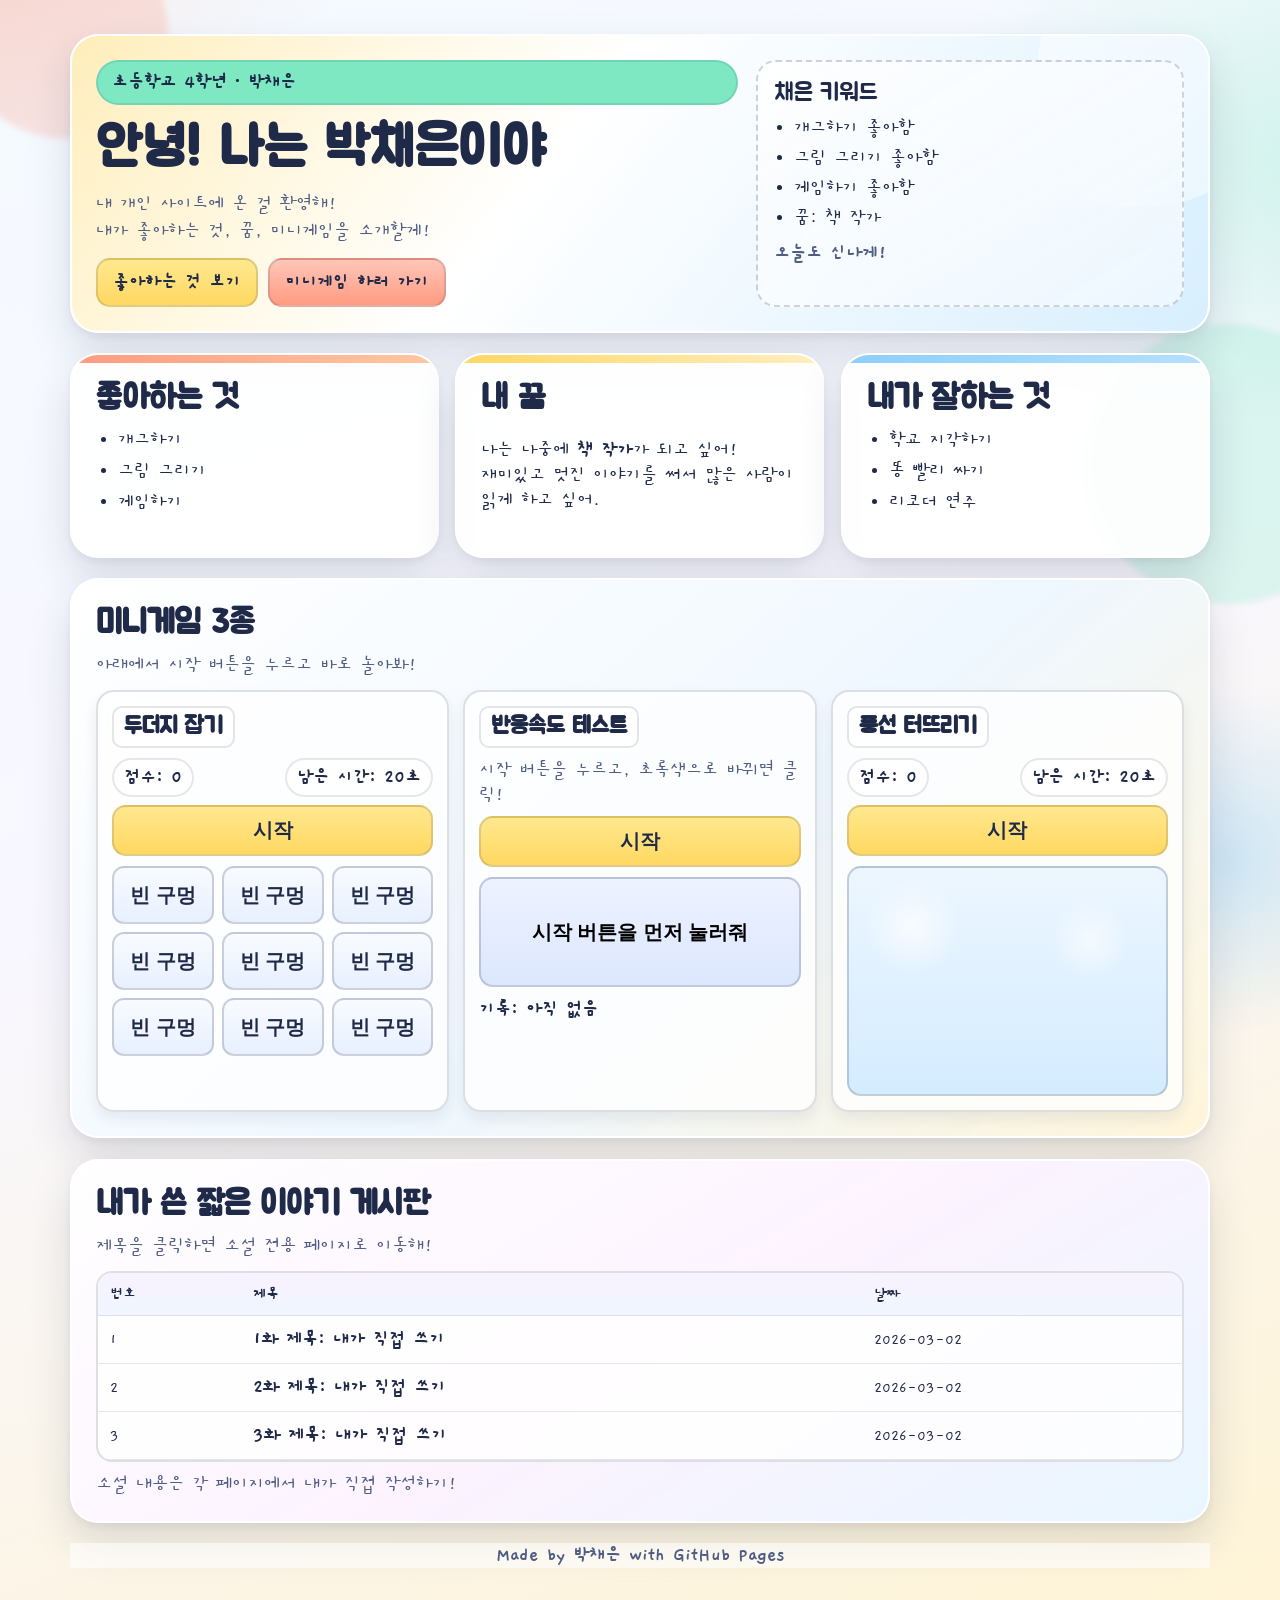
==== index.html @ 7c7e5395 "Fix story board numbering order" ====
﻿<!doctype html>
<html lang="ko">
  <head>
    <meta charset="UTF-8" />
    <meta name="viewport" content="width=device-width, initial-scale=1.0" />
    <title>박채은의 반짝반짝 페이지</title>
    <link rel="preconnect" href="https://fonts.googleapis.com" />
    <link rel="preconnect" href="https://fonts.gstatic.com" crossorigin />
    <link
      href="https://fonts.googleapis.com/css2?family=Gaegu:wght@400;700&family=Jua&display=swap"
      rel="stylesheet"
    />
    <link rel="stylesheet" href="./style.css" />
  </head>
  <body>
    <div class="shape shape-a" aria-hidden="true"></div>
    <div class="shape shape-b" aria-hidden="true"></div>
    <div class="shape shape-c" aria-hidden="true"></div>

    <main class="page">
      <section class="card hero reveal">
        <div class="hero-layout">
          <div class="hero-copy">
            <p class="badge">초등학교 4학년 · 박채은</p>
            <h1>안녕! 나는 박채은이야</h1>
            <p class="intro">
              내 개인 사이트에 온 걸 환영해!<br />
              내가 좋아하는 것, 꿈, 미니게임을 소개할게!
            </p>
            <div class="button-row">
              <a href="#favorites" class="button">좋아하는 것 보기</a>
              <a href="#games" class="button button-alt">미니게임 하러 가기</a>
            </div>
          </div>
          <aside class="hero-note" aria-label="박채은 키워드">
            <p class="hero-note-title">채은 키워드</p>
            <ul class="hero-note-list">
              <li>개그하기 좋아함</li>
              <li>그림 그리기 좋아함</li>
              <li>게임하기 좋아함</li>
              <li>꿈: 책 작가</li>
            </ul>
            <p class="hero-note-foot">오늘도 신나게!</p>
          </aside>
        </div>
      </section>

      <section id="favorites" class="grid">
        <article class="card reveal delay-1">
          <h2>좋아하는 것</h2>
          <ul>
            <li>개그하기</li>
            <li>그림 그리기</li>
            <li>게임하기</li>
          </ul>
        </article>

        <article id="dream" class="card reveal delay-2">
          <h2>내 꿈</h2>
          <p>
            나는 나중에
            <strong>책 작가</strong>가 되고 싶어!<br />
            재미있고 멋진 이야기를 써서 많은 사람이 읽게 하고 싶어.
          </p>
        </article>

        <article class="card reveal delay-3">
          <h2>내가 잘하는 것</h2>
          <ul>
            <li>학교 지각하기</li>
            <li>똥 빨리 싸기</li>
            <li>리코더 연주</li>
          </ul>
        </article>
      </section>

      <section id="games" class="card reveal delay-4">
        <h2>미니게임 3종</h2>
        <p class="games-help">아래에서 시작 버튼을 누르고 바로 놀아봐!</p>
        <div class="games-grid">
          <article class="game-panel">
            <h3>두더지 잡기</h3>
            <div class="game-meta">
              <span id="mole-score">점수: 0</span>
              <span id="mole-time">남은 시간: 20초</span>
            </div>
            <button id="mole-start" class="button game-btn" type="button">시작</button>
            <div id="mole-board" class="mole-board" aria-label="두더지 게임판">
              <button type="button" class="mole-hole" data-hole="0">빈 구멍</button>
              <button type="button" class="mole-hole" data-hole="1">빈 구멍</button>
              <button type="button" class="mole-hole" data-hole="2">빈 구멍</button>
              <button type="button" class="mole-hole" data-hole="3">빈 구멍</button>
              <button type="button" class="mole-hole" data-hole="4">빈 구멍</button>
              <button type="button" class="mole-hole" data-hole="5">빈 구멍</button>
              <button type="button" class="mole-hole" data-hole="6">빈 구멍</button>
              <button type="button" class="mole-hole" data-hole="7">빈 구멍</button>
              <button type="button" class="mole-hole" data-hole="8">빈 구멍</button>
            </div>
          </article>

          <article class="game-panel">
            <h3>반응속도 테스트</h3>
            <p class="game-tip">시작 버튼을 누르고, 초록색으로 바뀌면 클릭!</p>
            <button id="reaction-start" class="button game-btn" type="button">시작</button>
            <button id="reaction-box" class="reaction-box waiting" type="button">
              시작 버튼을 먼저 눌러줘
            </button>
            <p id="reaction-result" class="reaction-result">기록: 아직 없음</p>
          </article>

          <article class="game-panel">
            <h3>풍선 터뜨리기</h3>
            <div class="game-meta">
              <span id="balloon-score">점수: 0</span>
              <span id="balloon-time">남은 시간: 20초</span>
            </div>
            <button id="balloon-start" class="button game-btn" type="button">시작</button>
            <div id="balloon-zone" class="balloon-zone" aria-label="풍선 터뜨리기 게임판"></div>
          </article>
        </div>
      </section>

      <section id="story-series" class="card reveal delay-5">
        <h2>내가 쓴 짧은 이야기 게시판</h2>
        <p class="story-help">제목을 클릭하면 소설 전용 페이지로 이동해!</p>
        <div class="story-board-wrap">
          <table class="story-board" aria-label="소설 게시판">
            <thead>
              <tr>
                <th>번호</th>
                <th>제목</th>
                <th>날짜</th>
              </tr>
            </thead>
            <tbody>
              <tr>
                <td>1</td>
                <td><a class="story-link" href="./stories/story-1.html">1화 제목: 내가 직접 쓰기</a></td>
                <td>2026-03-02</td>
              </tr>
              <tr>
                <td>2</td>
                <td><a class="story-link" href="./stories/story-2.html">2화 제목: 내가 직접 쓰기</a></td>
                <td>2026-03-02</td>
              </tr>
              <tr>
                <td>3</td>
                <td><a class="story-link" href="./stories/story-3.html">3화 제목: 내가 직접 쓰기</a></td>
                <td>2026-03-02</td>
              </tr>
            </tbody>
          </table>
        </div>
        <p class="story-note">소설 내용은 각 페이지에서 내가 직접 작성하기!</p>
      </section>

      <footer class="footer reveal delay-5">
        <p>Made by 박채은 with GitHub Pages</p>
      </footer>
    </main>

    <script src="./script.js"></script>
  </body>
</html>
---- style.css ----
﻿:root {
  --bg-a: #f4faff;
  --bg-b: #fff4d6;
  --bg-c: #ffe4dc;
  --card: rgba(255, 255, 255, 0.9);
  --line: rgba(26, 35, 66, 0.14);
  --ink: #1f2948;
  --ink-soft: #4f5d83;
  --accent-yellow: #ffd861;
  --accent-coral: #ff9b82;
  --accent-mint: #7de8c2;
  --accent-blue: #8ccffb;
}

* {
  box-sizing: border-box;
}

html,
body {
  margin: 0;
  padding: 0;
}

body {
  min-height: 100vh;
  font-family: "Gaegu", cursive;
  color: var(--ink);
  background:
    radial-gradient(1200px 560px at -18% -10%, rgba(255, 155, 130, 0.36), transparent 56%),
    radial-gradient(900px 500px at 108% 10%, rgba(125, 232, 194, 0.35), transparent 54%),
    linear-gradient(160deg, var(--bg-a) 0%, #f8f7ff 45%, var(--bg-b) 100%);
  overflow-x: hidden;
}

body::before,
body::after {
  content: "";
  position: fixed;
  pointer-events: none;
  z-index: 0;
}

body::before {
  inset: 0;
  background-image:
    linear-gradient(rgba(255, 255, 255, 0.35) 1px, transparent 1px),
    linear-gradient(90deg, rgba(255, 255, 255, 0.35) 1px, transparent 1px);
  background-size: 28px 28px;
  opacity: 0.23;
}

body::after {
  width: 360px;
  height: 360px;
  border-radius: 50%;
  background: radial-gradient(circle, rgba(140, 207, 251, 0.4) 0, rgba(140, 207, 251, 0) 68%);
  right: -130px;
  bottom: -140px;
}

.shape {
  position: fixed;
  z-index: 0;
  border-radius: 50%;
  pointer-events: none;
  filter: blur(3px);
  animation: float 8s ease-in-out infinite;
}

.shape-a {
  width: 210px;
  height: 210px;
  background: rgba(255, 155, 130, 0.25);
  top: -72px;
  left: -42px;
}

.shape-b {
  width: 280px;
  height: 280px;
  background: rgba(125, 232, 194, 0.24);
  right: -88px;
  top: 36%;
  animation-delay: 1.1s;
}

.shape-c {
  width: 190px;
  height: 190px;
  background: rgba(140, 207, 251, 0.26);
  bottom: -72px;
  left: 30%;
  animation-delay: 0.5s;
}

.page {
  position: relative;
  z-index: 1;
  width: min(1140px, 92vw);
  margin: 34px auto 56px;
  display: grid;
  gap: 20px;
}

.card {
  background: var(--card);
  border: 2px solid rgba(255, 255, 255, 0.96);
  border-radius: 28px;
  padding: 24px;
  box-shadow:
    0 20px 44px rgba(31, 41, 72, 0.14),
    0 4px 10px rgba(31, 41, 72, 0.06);
  backdrop-filter: blur(7px);
}

.hero {
  position: relative;
  overflow: hidden;
  background:
    linear-gradient(128deg, rgba(255, 216, 97, 0.42) 0%, rgba(255, 255, 255, 0.87) 42%, rgba(140, 207, 251, 0.34) 100%),
    var(--card);
}

.hero::after {
  content: "";
  position: absolute;
  width: 240px;
  height: 240px;
  right: -70px;
  top: -70px;
  border-radius: 46% 54% 61% 39%;
  background: rgba(255, 255, 255, 0.46);
}

.hero-layout {
  position: relative;
  z-index: 1;
  display: grid;
  grid-template-columns: minmax(0, 1.5fr) minmax(0, 1fr);
  gap: 18px;
  align-items: stretch;
}

.hero-copy {
  display: grid;
  align-content: center;
}

.hero-note {
  border-radius: 20px;
  border: 2px dashed rgba(31, 41, 72, 0.2);
  background: linear-gradient(150deg, rgba(255, 255, 255, 0.92), rgba(240, 248, 255, 0.86));
  padding: 16px;
}

.hero-note-title {
  margin: 0 0 8px;
  font-family: "Jua", sans-serif;
  font-size: clamp(1.15rem, 2.7vw, 1.5rem);
}

.hero-note-list {
  margin: 0;
  padding-left: 20px;
}

.hero-note-list li {
  margin-bottom: 5px;
}

.hero-note-foot {
  margin: 10px 0 0;
  font-weight: 700;
  color: var(--ink-soft);
}

h1,
h2,
h3 {
  font-family: "Jua", sans-serif;
  margin: 0 0 10px;
  line-height: 1.2;
}

h1 {
  font-size: clamp(2.1rem, 5vw, 3.35rem);
  letter-spacing: 0.01em;
}

h2 {
  font-size: clamp(1.5rem, 3vw, 2.05rem);
}

h3 {
  font-size: clamp(1.15rem, 2.3vw, 1.45rem);
}

p,
li,
span,
a,
button {
  font-size: clamp(1.03rem, 2.2vw, 1.22rem);
}

.badge {
  margin: 0 0 12px;
  display: inline-flex;
  align-items: center;
  gap: 6px;
  padding: 8px 14px;
  border-radius: 999px;
  border: 2px solid rgba(31, 41, 72, 0.1);
  background: var(--accent-mint);
  font-weight: 700;
}

.intro {
  margin-top: 0;
  margin-bottom: 14px;
  color: var(--ink-soft);
  line-height: 1.35;
}

.button-row {
  display: flex;
  flex-wrap: wrap;
  gap: 10px;
}

.button {
  display: inline-flex;
  align-items: center;
  justify-content: center;
  text-decoration: none;
  color: var(--ink);
  font-weight: 700;
  border-radius: 14px;
  border: 2px solid rgba(31, 41, 72, 0.14);
  background: linear-gradient(180deg, #ffe88f 0%, var(--accent-yellow) 100%);
  padding: 10px 15px;
  cursor: pointer;
  transition: transform 0.2s ease, box-shadow 0.2s ease, filter 0.2s ease;
}

.button:hover {
  transform: translateY(-2px);
  box-shadow: 0 10px 14px rgba(31, 41, 72, 0.16);
  filter: saturate(1.08);
}

.button:disabled {
  opacity: 0.72;
  cursor: default;
  transform: none;
  box-shadow: none;
}

.button-alt {
  background: linear-gradient(180deg, #ffc6b8 0%, var(--accent-coral) 100%);
}

.grid {
  display: grid;
  grid-template-columns: repeat(3, minmax(0, 1fr));
  gap: 16px;
}

#favorites .card {
  position: relative;
  overflow: hidden;
  border: 2px solid rgba(255, 255, 255, 0.94);
}

#favorites .card::before {
  content: "";
  position: absolute;
  left: 0;
  right: 0;
  top: 0;
  height: 8px;
}

#favorites .card:nth-child(1)::before {
  background: linear-gradient(90deg, var(--accent-coral), #ffc7a1);
}

#favorites .card:nth-child(2)::before {
  background: linear-gradient(90deg, var(--accent-yellow), #ffeebf);
}

#favorites .card:nth-child(3)::before {
  background: linear-gradient(90deg, var(--accent-blue), #b5e0ff);
}

ul {
  margin: 8px 0 0;
  padding-left: 22px;
}

li {
  margin-bottom: 6px;
}

#games {
  background:
    linear-gradient(140deg, rgba(255, 255, 255, 0.92) 0%, rgba(238, 247, 255, 0.92) 55%, rgba(255, 244, 214, 0.9) 100%),
    var(--card);
}

#story-series {
  background:
    linear-gradient(150deg, rgba(255, 255, 255, 0.94) 0%, rgba(252, 242, 255, 0.92) 52%, rgba(230, 245, 255, 0.9) 100%),
    var(--card);
}

.story-help {
  margin: 0 0 12px;
  color: var(--ink-soft);
}

.story-board-wrap {
  overflow-x: auto;
  border: 2px solid var(--line);
  border-radius: 16px;
  background: rgba(255, 255, 255, 0.84);
}

.story-board {
  width: 100%;
  border-collapse: collapse;
  min-width: 540px;
}

.story-board th,
.story-board td {
  padding: 11px 12px;
  text-align: left;
  border-bottom: 1px solid rgba(31, 41, 72, 0.1);
}

.story-board th {
  background: linear-gradient(180deg, #f8f2ff 0%, #f0f6ff 100%);
  font-weight: 700;
}

.story-board tbody tr:hover {
  background: rgba(140, 207, 251, 0.12);
}

.story-link {
  color: var(--ink);
  text-decoration: none;
  font-weight: 700;
}

.story-link:hover {
  text-decoration: underline;
}

.story-note {
  margin: 10px 0 0;
  color: var(--ink-soft);
}

body.story-view {
  background:
    radial-gradient(900px 500px at -15% -8%, rgba(255, 216, 97, 0.28), transparent 56%),
    radial-gradient(900px 500px at 115% 20%, rgba(140, 207, 251, 0.28), transparent 56%),
    linear-gradient(165deg, #f6fbff 0%, #f7f4ff 48%, #fff4d6 100%);
}

.story-page {
  position: relative;
  z-index: 1;
  width: min(860px, 92vw);
  margin: 34px auto 52px;
}

.story-page .card {
  margin-bottom: 14px;
}

.story-title {
  margin-bottom: 6px;
}

.story-meta {
  margin: 0;
  color: var(--ink-soft);
  font-weight: 700;
}

.story-content {
  line-height: 1.55;
  color: var(--ink);
}

.story-content p {
  margin: 0 0 12px;
}

.story-placeholder {
  border-left: 4px solid rgba(31, 41, 72, 0.22);
  padding-left: 10px;
  color: var(--ink-soft);
}

.story-nav {
  display: flex;
  flex-wrap: wrap;
  gap: 10px;
}

.story-nav .button {
  min-width: 138px;
}

.games-help {
  margin: 0 0 12px;
  color: var(--ink-soft);
}

.games-grid {
  display: grid;
  grid-template-columns: repeat(3, minmax(0, 1fr));
  gap: 14px;
}

.game-panel {
  border: 2px solid var(--line);
  border-radius: 18px;
  background: rgba(255, 255, 255, 0.78);
  padding: 14px;
  box-shadow:
    inset 0 1px 0 rgba(255, 255, 255, 0.92),
    0 7px 14px rgba(31, 41, 72, 0.08);
}

.game-panel h3 {
  display: inline-block;
  padding: 5px 10px;
  border-radius: 10px;
  background: rgba(255, 255, 255, 0.88);
  border: 2px solid rgba(31, 41, 72, 0.12);
  margin-bottom: 10px;
}

.game-meta {
  display: flex;
  justify-content: space-between;
  gap: 8px;
  flex-wrap: wrap;
  margin-bottom: 8px;
}

.game-meta span {
  font-weight: 700;
  background: rgba(255, 255, 255, 0.86);
  border: 2px solid rgba(31, 41, 72, 0.11);
  border-radius: 999px;
  padding: 5px 10px;
}

.game-tip {
  margin: 0 0 8px;
  color: var(--ink-soft);
}

.game-btn {
  margin-bottom: 10px;
  width: 100%;
}

.mole-board {
  display: grid;
  grid-template-columns: repeat(3, minmax(0, 1fr));
  gap: 8px;
}

.mole-hole {
  min-height: 58px;
  border-radius: 12px;
  border: 2px solid rgba(31, 41, 72, 0.2);
  background: linear-gradient(180deg, #f8fbff, #e8f0ff);
  color: var(--ink);
  font-weight: 700;
  cursor: pointer;
  transition: transform 0.14s ease, background-color 0.14s ease, box-shadow 0.14s ease;
}

.mole-hole.active {
  background: linear-gradient(180deg, #ffcfbe, var(--accent-coral));
  transform: scale(1.03);
  box-shadow: 0 6px 10px rgba(31, 41, 72, 0.17);
}

.mole-hole:focus-visible,
.button:focus-visible,
.reaction-box:focus-visible,
.balloon:focus-visible {
  outline: 3px solid #4476ff;
  outline-offset: 2px;
}

.reaction-box {
  width: 100%;
  min-height: 110px;
  border-radius: 14px;
  border: 2px solid rgba(31, 41, 72, 0.2);
  display: grid;
  place-items: center;
  text-align: center;
  padding: 8px;
  font-weight: 700;
  cursor: pointer;
  transition: background-color 0.2s ease, transform 0.2s ease;
}

.reaction-box.waiting {
  background: linear-gradient(180deg, #edf2ff, #dce7ff);
}

.reaction-box.ready {
  background: linear-gradient(180deg, #b8ffe4, #7de8c2);
}

.reaction-box.too-soon {
  background: linear-gradient(180deg, #ffd9cf, #ffb79f);
}

.reaction-result {
  min-height: 1.4em;
  margin: 10px 0 0;
  font-weight: 700;
}

.balloon-zone {
  position: relative;
  height: 230px;
  border-radius: 14px;
  border: 2px solid rgba(31, 41, 72, 0.2);
  background:
    radial-gradient(circle at 20% 26%, rgba(255, 255, 255, 0.7) 0, transparent 16%),
    radial-gradient(circle at 76% 32%, rgba(255, 255, 255, 0.6) 0, transparent 14%),
    linear-gradient(180deg, #ecf6ff 0%, #d4ecff 100%);
  overflow: hidden;
}

.balloon {
  position: absolute;
  bottom: -70px;
  border: 0;
  border-radius: 50% 50% 48% 48%;
  cursor: pointer;
  animation-name: balloon-rise;
  animation-timing-function: linear;
  animation-fill-mode: forwards;
  box-shadow: inset -5px -6px 0 rgba(255, 255, 255, 0.22), 0 6px 10px rgba(31, 41, 72, 0.2);
}

.balloon::after {
  content: "";
  position: absolute;
  left: 50%;
  transform: translateX(-50%);
  bottom: -14px;
  width: 2px;
  height: 14px;
  background: rgba(31, 41, 72, 0.45);
}

.footer {
  text-align: center;
  background: rgba(255, 255, 255, 0.6);
}

.footer p {
  margin: 0;
  font-weight: 700;
  color: var(--ink-soft);
}

.reveal {
  opacity: 0;
  transform: translateY(20px) scale(0.985);
  animation: reveal 0.7s ease forwards;
}

.delay-1 {
  animation-delay: 0.11s;
}

.delay-2 {
  animation-delay: 0.22s;
}

.delay-3 {
  animation-delay: 0.33s;
}

.delay-4 {
  animation-delay: 0.44s;
}

.delay-5 {
  animation-delay: 0.55s;
}

@keyframes reveal {
  to {
    opacity: 1;
    transform: translateY(0) scale(1);
  }
}

@keyframes float {
  0%,
  100% {
    transform: translateY(0);
  }
  50% {
    transform: translateY(11px);
  }
}

@keyframes balloon-rise {
  from {
    transform: translateY(0);
  }
  to {
    transform: translateY(-330px);
  }
}

@media (max-width: 1020px) {
  .hero-layout {
    grid-template-columns: 1fr;
  }

  .games-grid {
    grid-template-columns: repeat(2, minmax(0, 1fr));
  }

  .page {
    margin-top: 26px;
  }
}

@media (max-width: 760px) {
  .grid,
  .games-grid {
    grid-template-columns: 1fr;
  }

  .card {
    padding: 18px;
    border-radius: 22px;
  }

  .button {
    width: 100%;
  }

  .button-row {
    width: 100%;
  }

  .story-board {
    min-width: 470px;
  }

  .story-page {
    margin-top: 24px;
  }
}
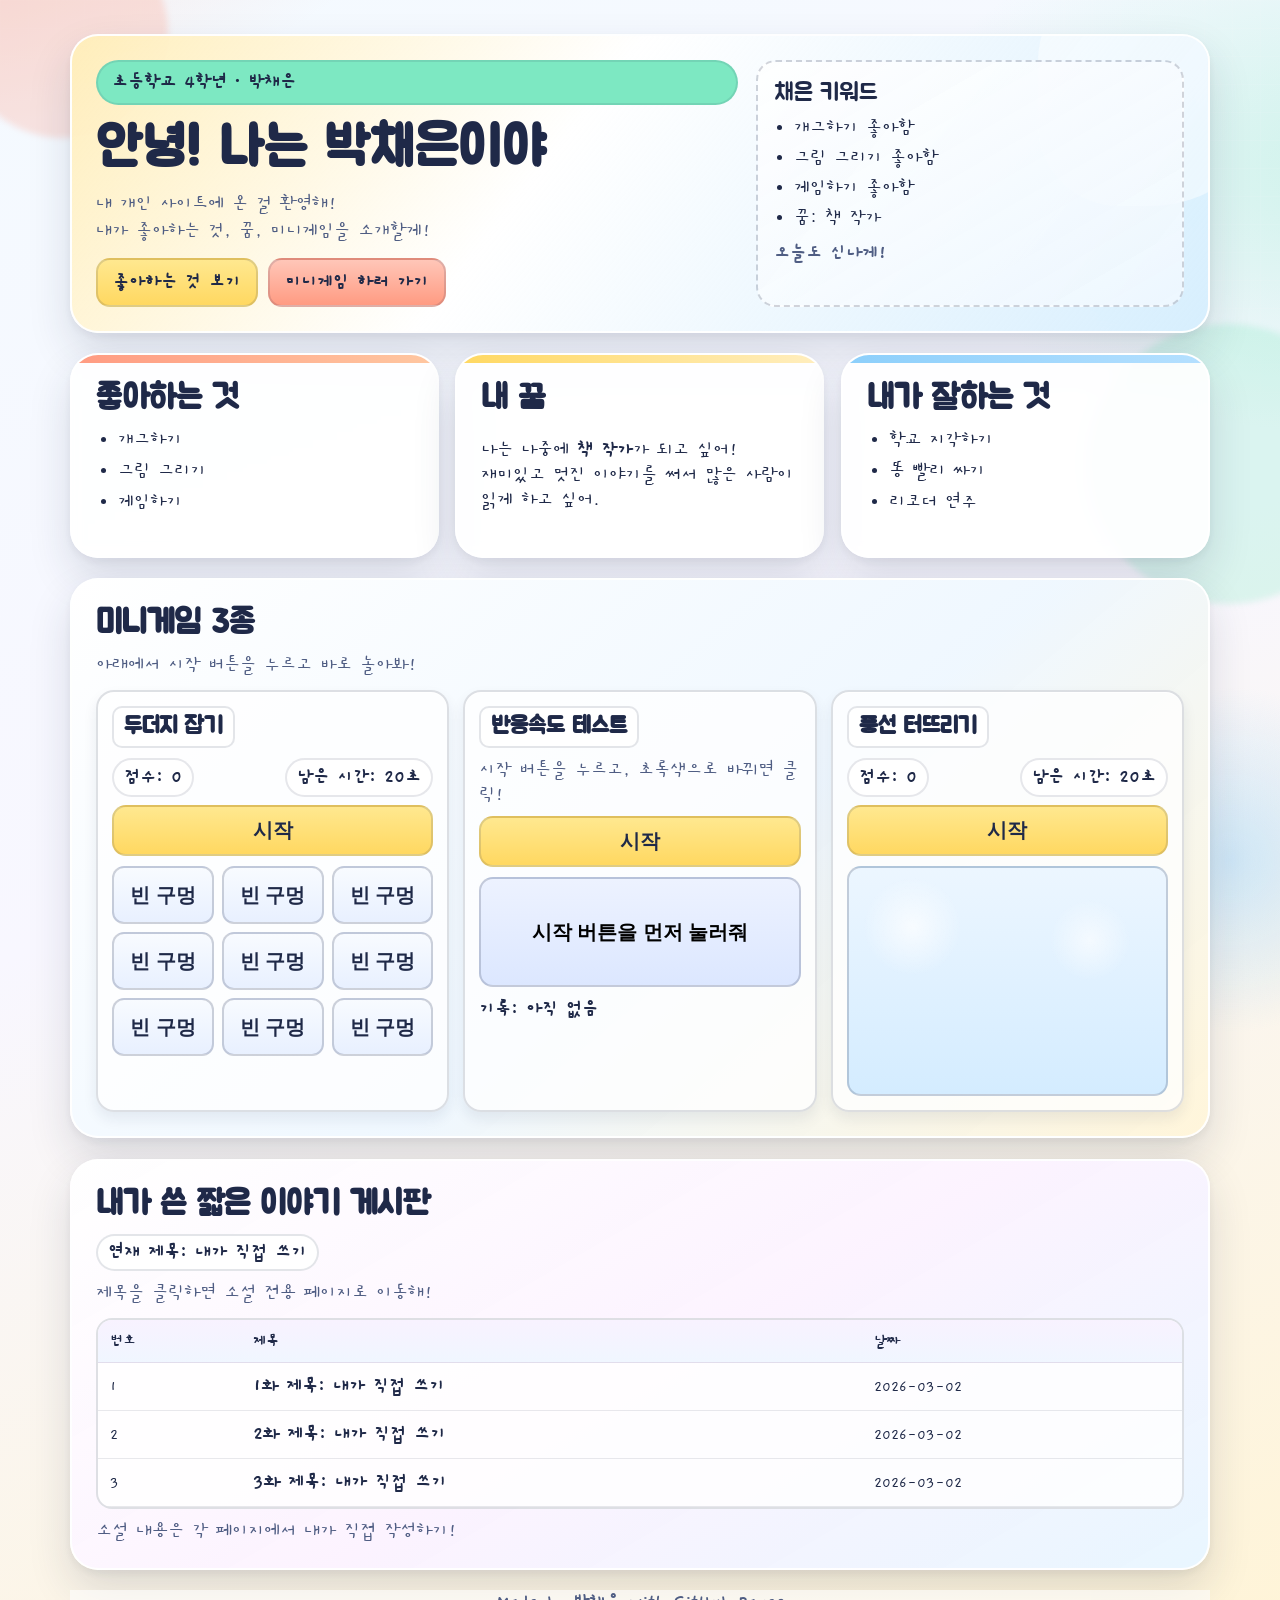
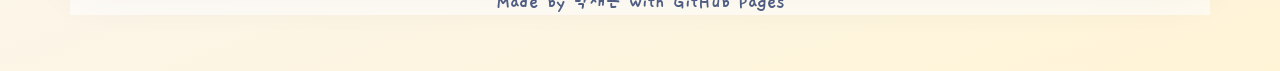
==== commit ad93dfa7: "Add shared series title for story board and episodes" ====
--- a/index.html
+++ b/index.html
@@ -122,6 +122,7 @@
 
       <section id="story-series" class="card reveal delay-5">
         <h2>내가 쓴 짧은 이야기 게시판</h2>
+        <p class="series-title">연재 제목: 내가 직접 쓰기</p>
         <p class="story-help">제목을 클릭하면 소설 전용 페이지로 이동해!</p>
         <div class="story-board-wrap">
           <table class="story-board" aria-label="소설 게시판">
--- a/style.css
+++ b/style.css
@@ -315,6 +315,17 @@
     var(--card);
 }
 
+.series-title {
+  display: inline-block;
+  margin: 0 0 10px;
+  padding: 4px 10px;
+  border-radius: 999px;
+  border: 2px solid rgba(31, 41, 72, 0.12);
+  background: rgba(255, 255, 255, 0.9);
+  font-weight: 700;
+  color: var(--ink);
+}
+
 .story-help {
   margin: 0 0 12px;
   color: var(--ink-soft);
@@ -380,6 +391,10 @@
 
 .story-page .card {
   margin-bottom: 14px;
+}
+
+.story-page .series-title {
+  margin-bottom: 8px;
 }
 
 .story-title {
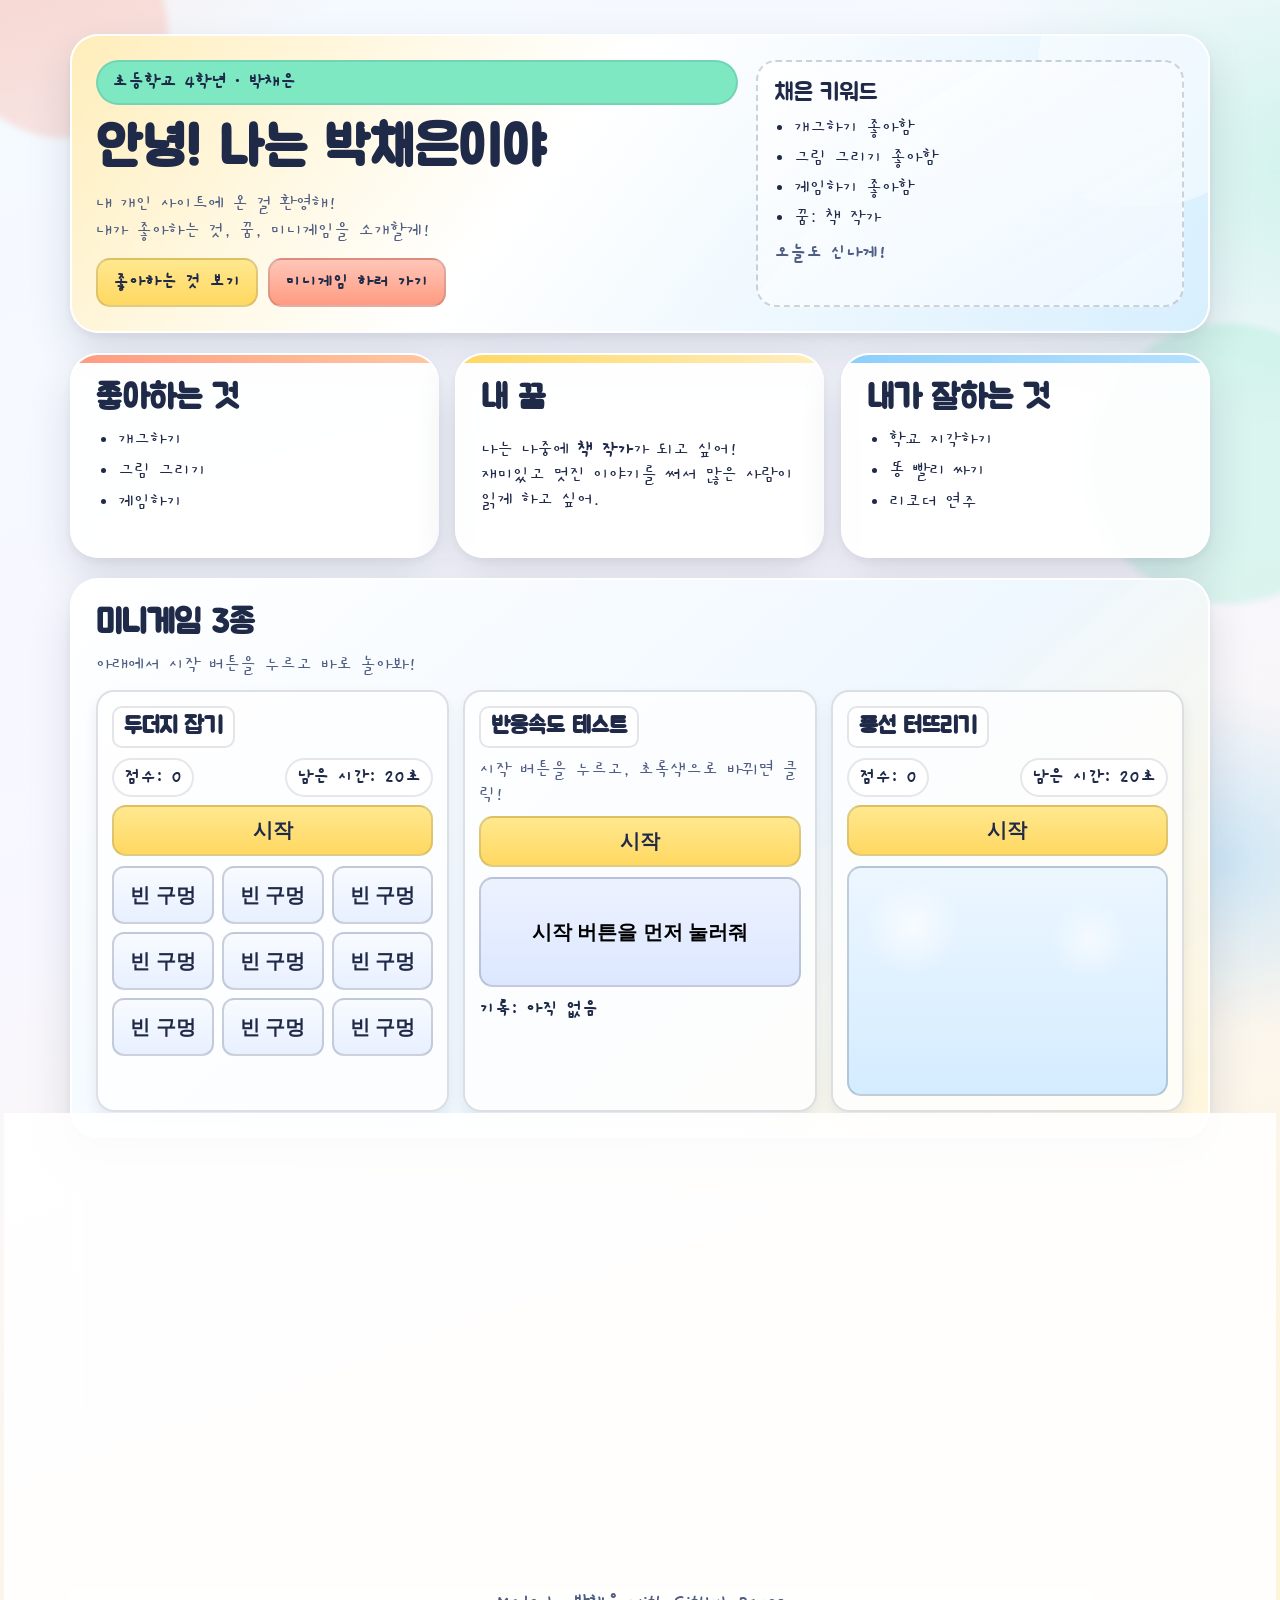
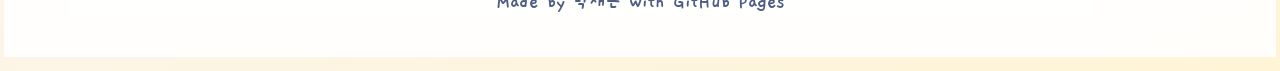
==== commit 382ab61b: "Set series title to 꼬마 덜렁이" ====
--- a/index.html
+++ b/index.html
@@ -122,7 +122,7 @@
 
       <section id="story-series" class="card reveal delay-5">
         <h2>내가 쓴 짧은 이야기 게시판</h2>
-        <p class="series-title">연재 제목: 내가 직접 쓰기</p>
+        <p class="series-title">연재 제목: 꼬마 덜렁이</p>
         <p class="story-help">제목을 클릭하면 소설 전용 페이지로 이동해!</p>
         <div class="story-board-wrap">
           <table class="story-board" aria-label="소설 게시판">
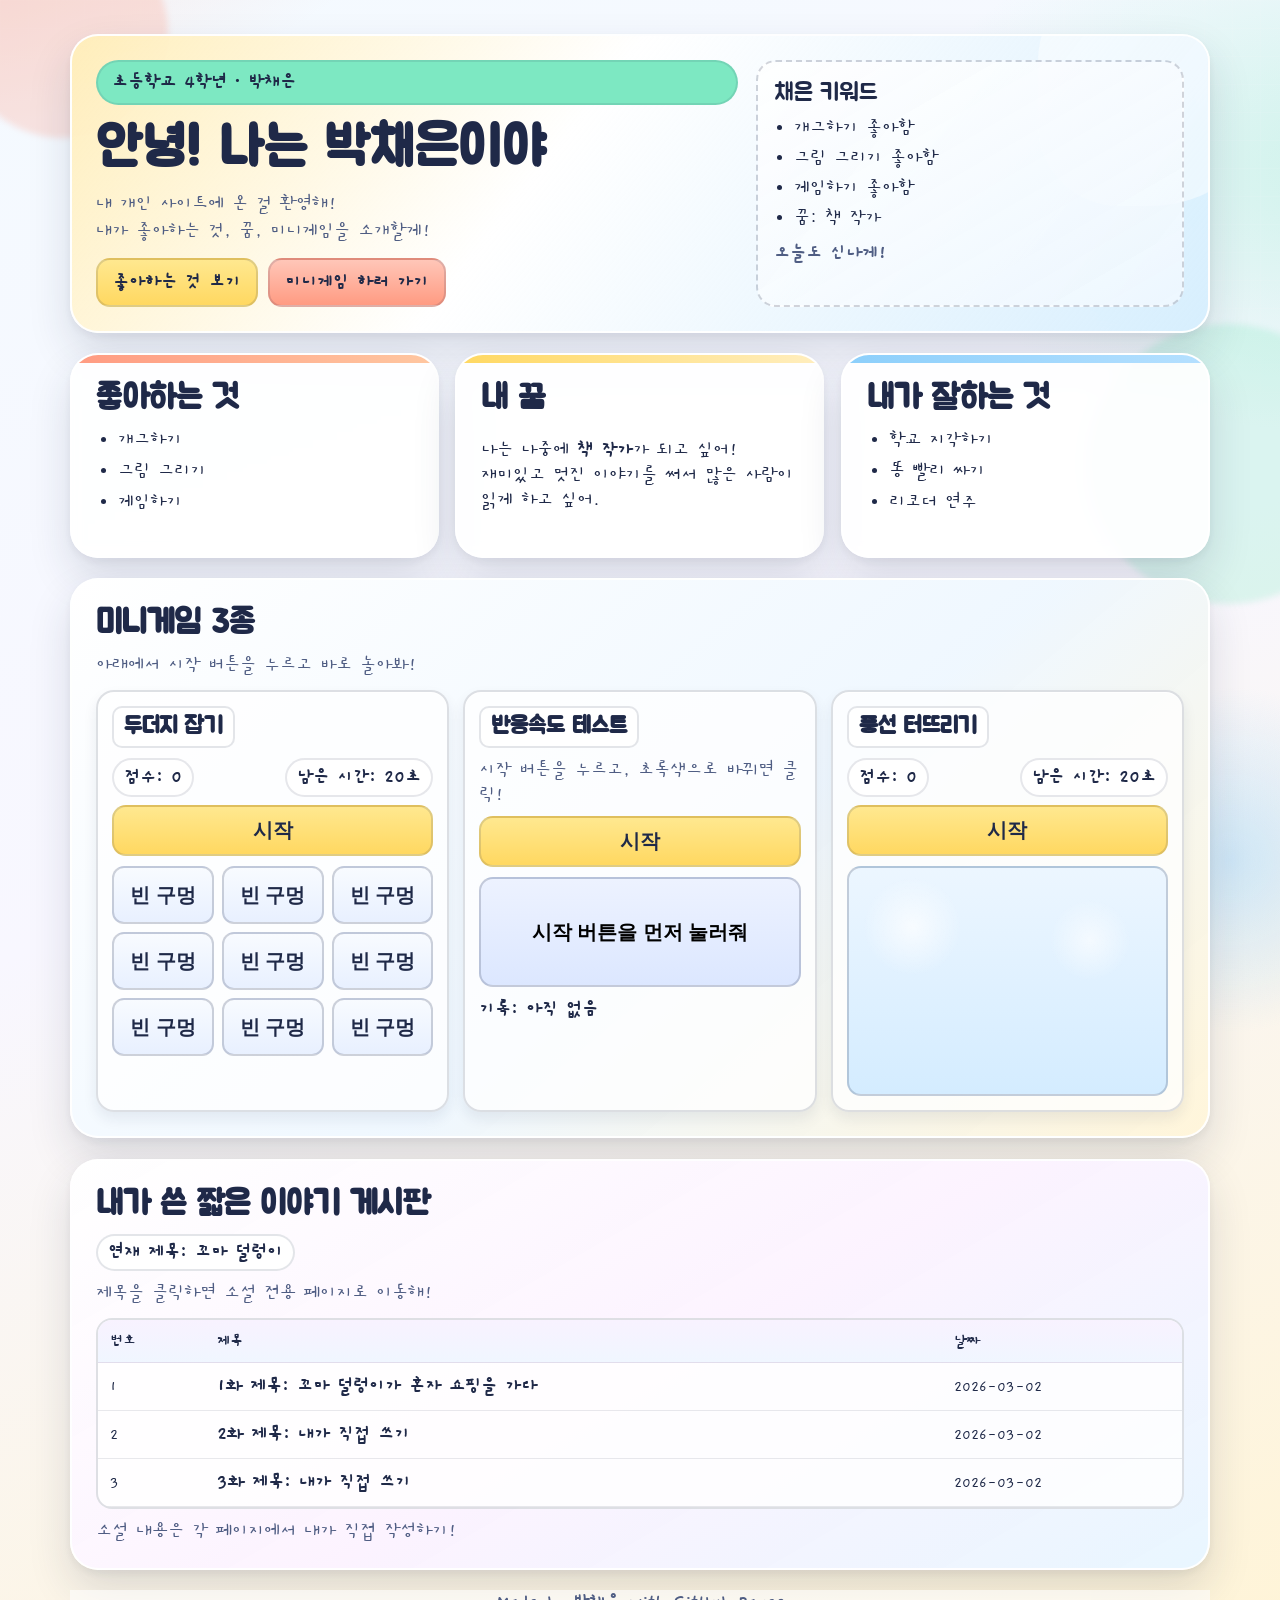
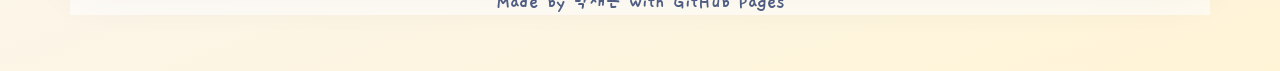
==== commit 41075bc1: "Add episode 1 title and story content" ====
--- a/index.html
+++ b/index.html
@@ -136,7 +136,7 @@
             <tbody>
               <tr>
                 <td>1</td>
-                <td><a class="story-link" href="./stories/story-1.html">1화 제목: 내가 직접 쓰기</a></td>
+                <td><a class="story-link" href="./stories/story-1.html">1화 제목: 꼬마 덜렁이가 혼자 쇼핑을 가다</a></td>
                 <td>2026-03-02</td>
               </tr>
               <tr>
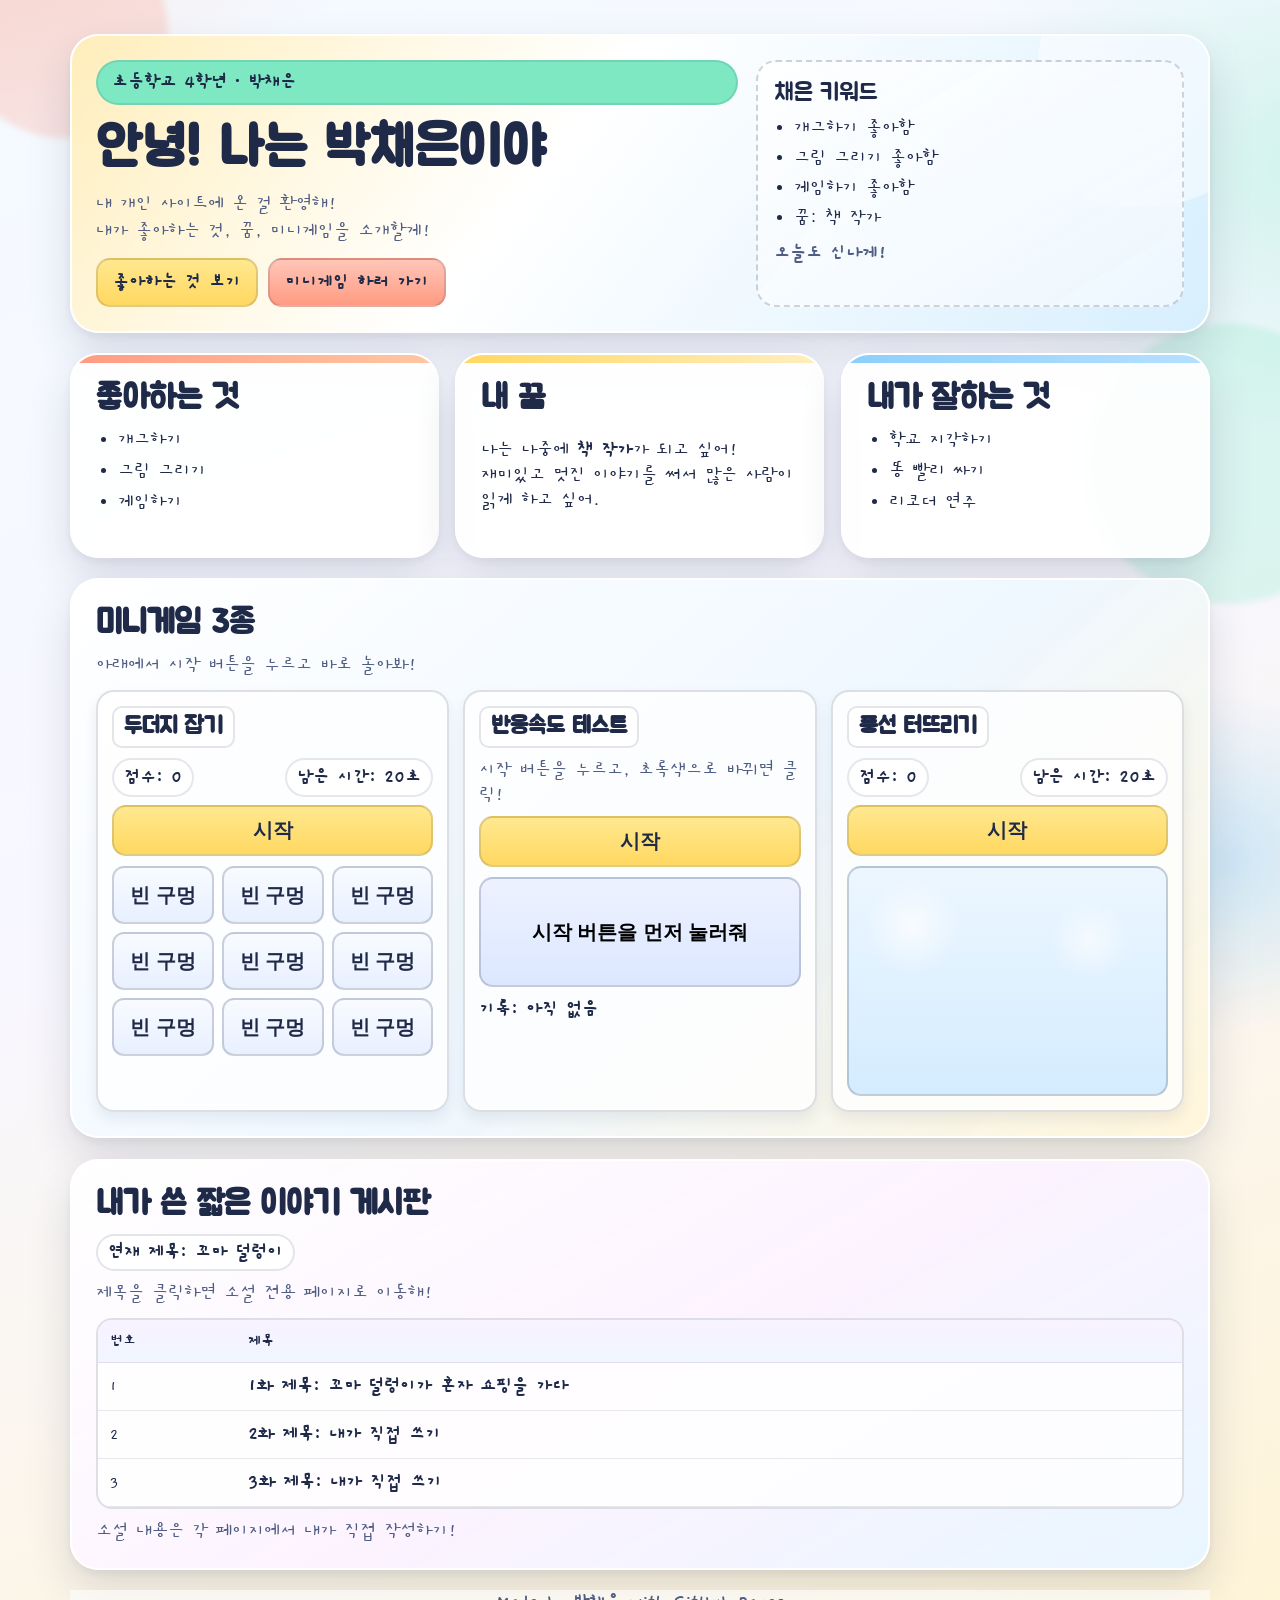
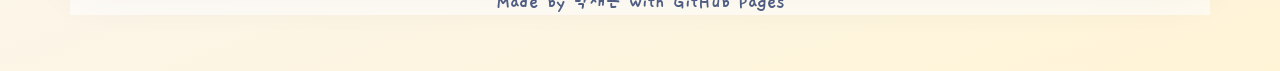
==== commit 93ff5301: "Remove written dates from board and story pages" ====
--- a/index.html
+++ b/index.html
@@ -130,24 +130,20 @@
               <tr>
                 <th>번호</th>
                 <th>제목</th>
-                <th>날짜</th>
               </tr>
             </thead>
             <tbody>
               <tr>
                 <td>1</td>
                 <td><a class="story-link" href="./stories/story-1.html">1화 제목: 꼬마 덜렁이가 혼자 쇼핑을 가다</a></td>
-                <td>2026-03-02</td>
               </tr>
               <tr>
                 <td>2</td>
                 <td><a class="story-link" href="./stories/story-2.html">2화 제목: 내가 직접 쓰기</a></td>
-                <td>2026-03-02</td>
               </tr>
               <tr>
                 <td>3</td>
                 <td><a class="story-link" href="./stories/story-3.html">3화 제목: 내가 직접 쓰기</a></td>
-                <td>2026-03-02</td>
               </tr>
             </tbody>
           </table>
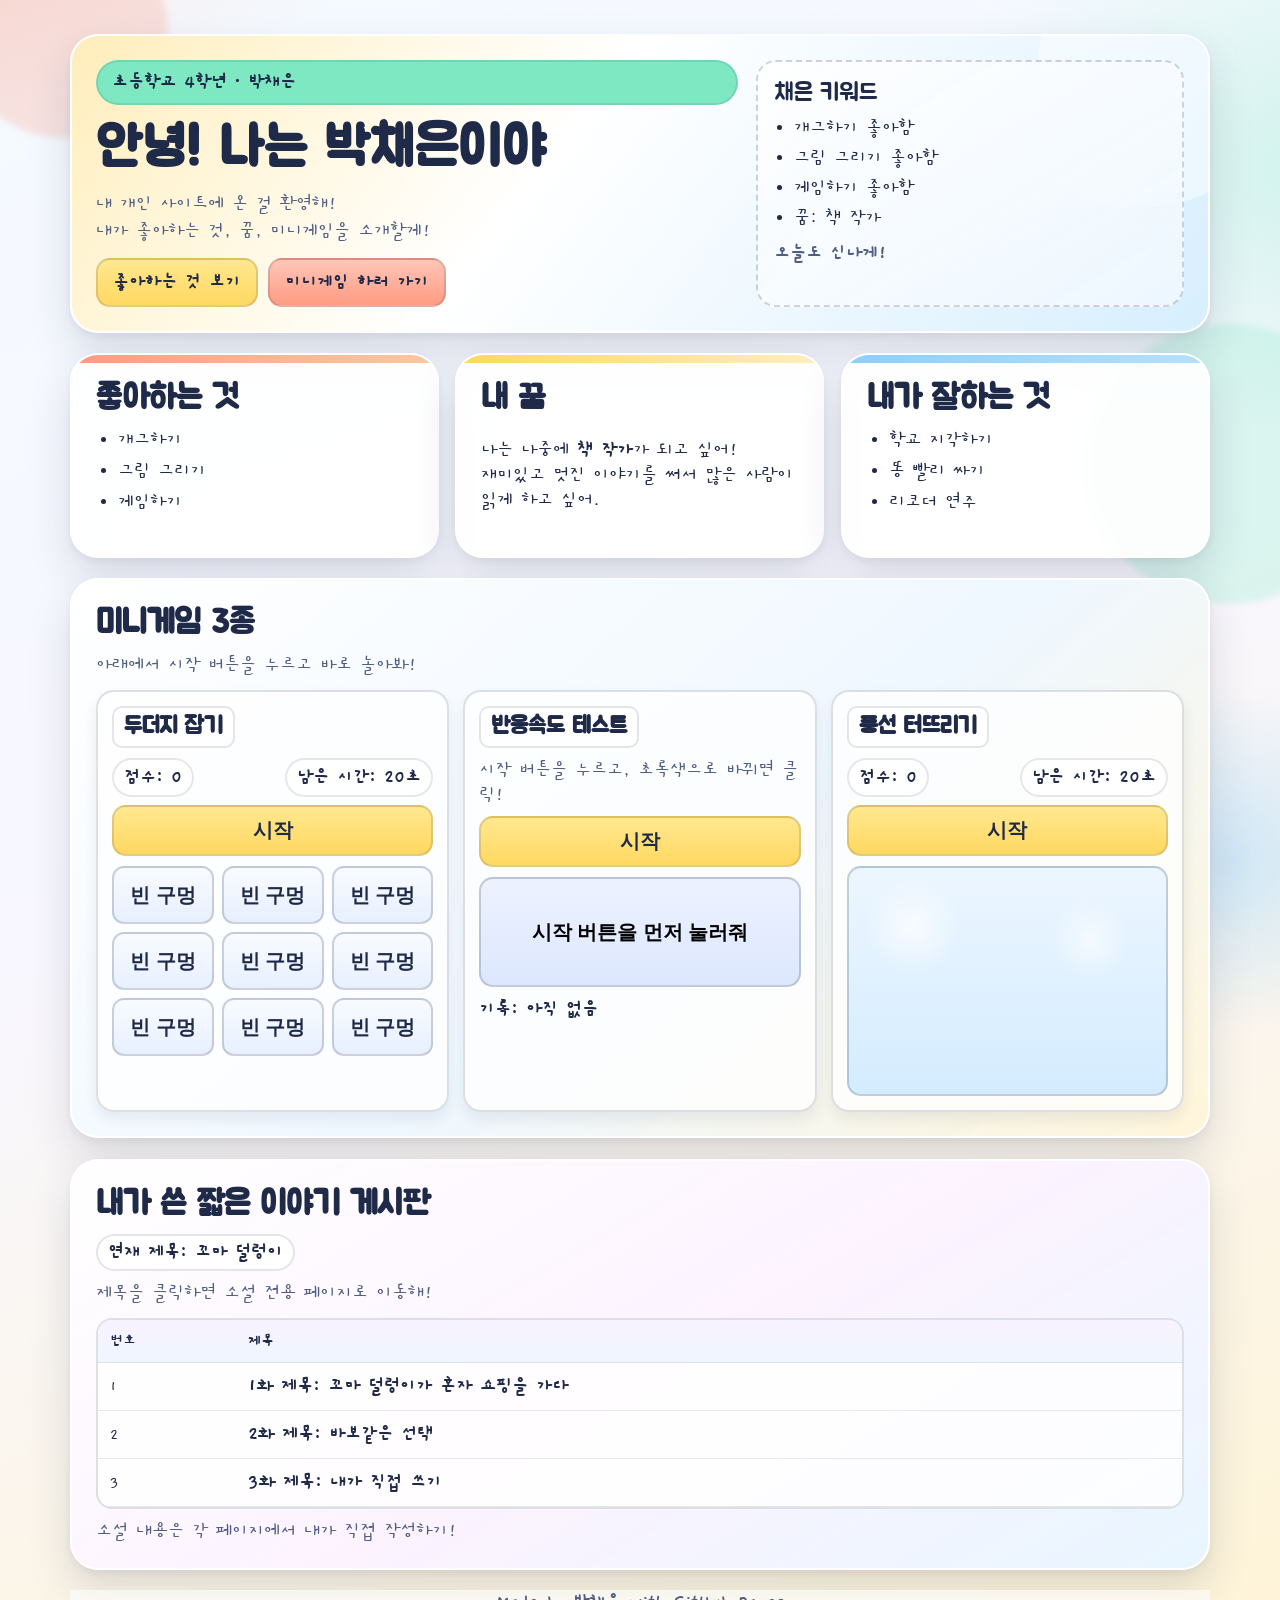
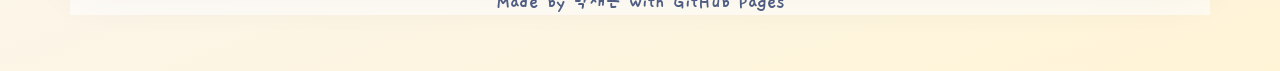
==== commit 1b7a9e2a: "Add episode 2 title and story content" ====
--- a/index.html
+++ b/index.html
@@ -139,7 +139,7 @@
               </tr>
               <tr>
                 <td>2</td>
-                <td><a class="story-link" href="./stories/story-2.html">2화 제목: 내가 직접 쓰기</a></td>
+                <td><a class="story-link" href="./stories/story-2.html">2화 제목: 바보같은 선택</a></td>
               </tr>
               <tr>
                 <td>3</td>
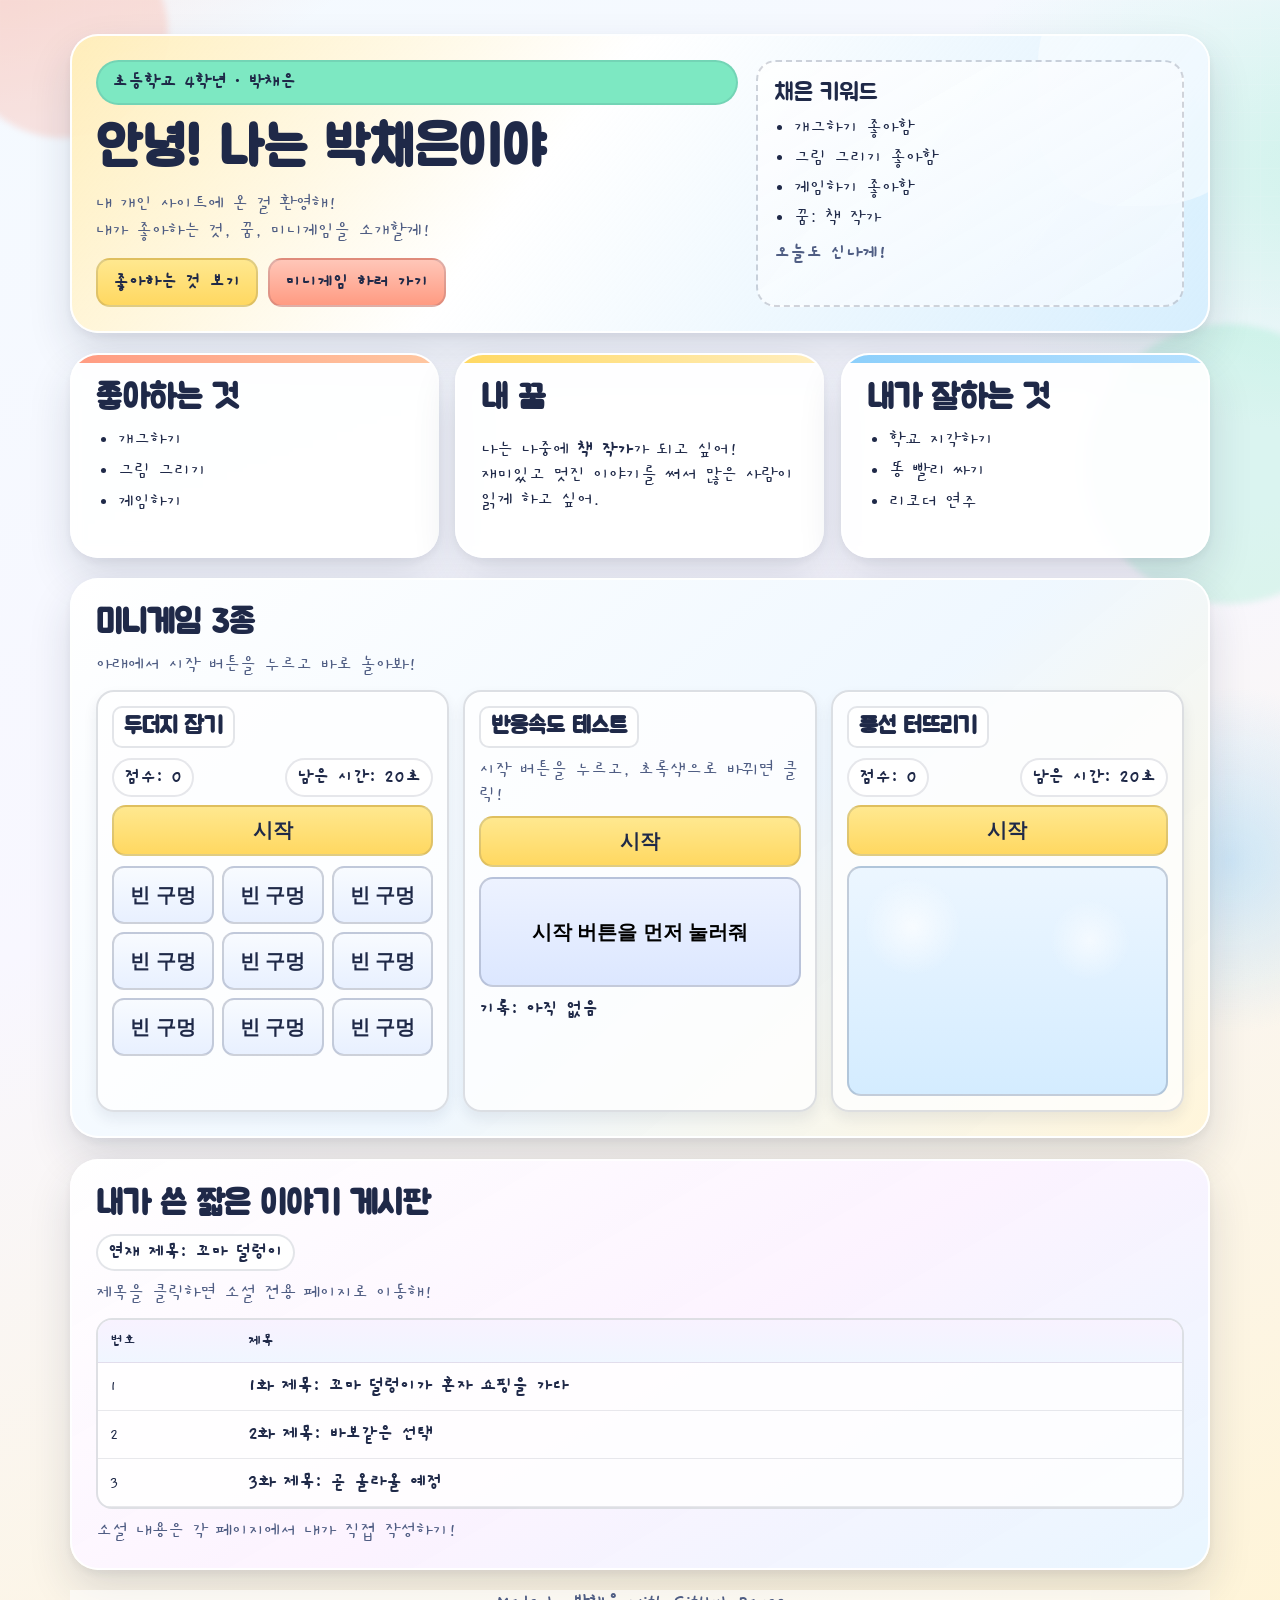
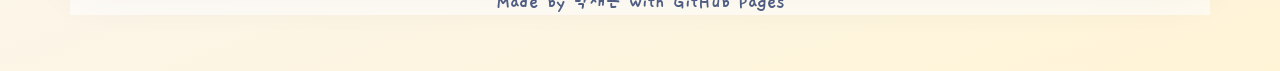
==== commit dd524af0: "Mark episode 3 as coming soon" ====
--- a/index.html
+++ b/index.html
@@ -143,7 +143,7 @@
               </tr>
               <tr>
                 <td>3</td>
-                <td><a class="story-link" href="./stories/story-3.html">3화 제목: 내가 직접 쓰기</a></td>
+                <td><a class="story-link" href="./stories/story-3.html">3화 제목: 곧 올라올 예정</a></td>
               </tr>
             </tbody>
           </table>
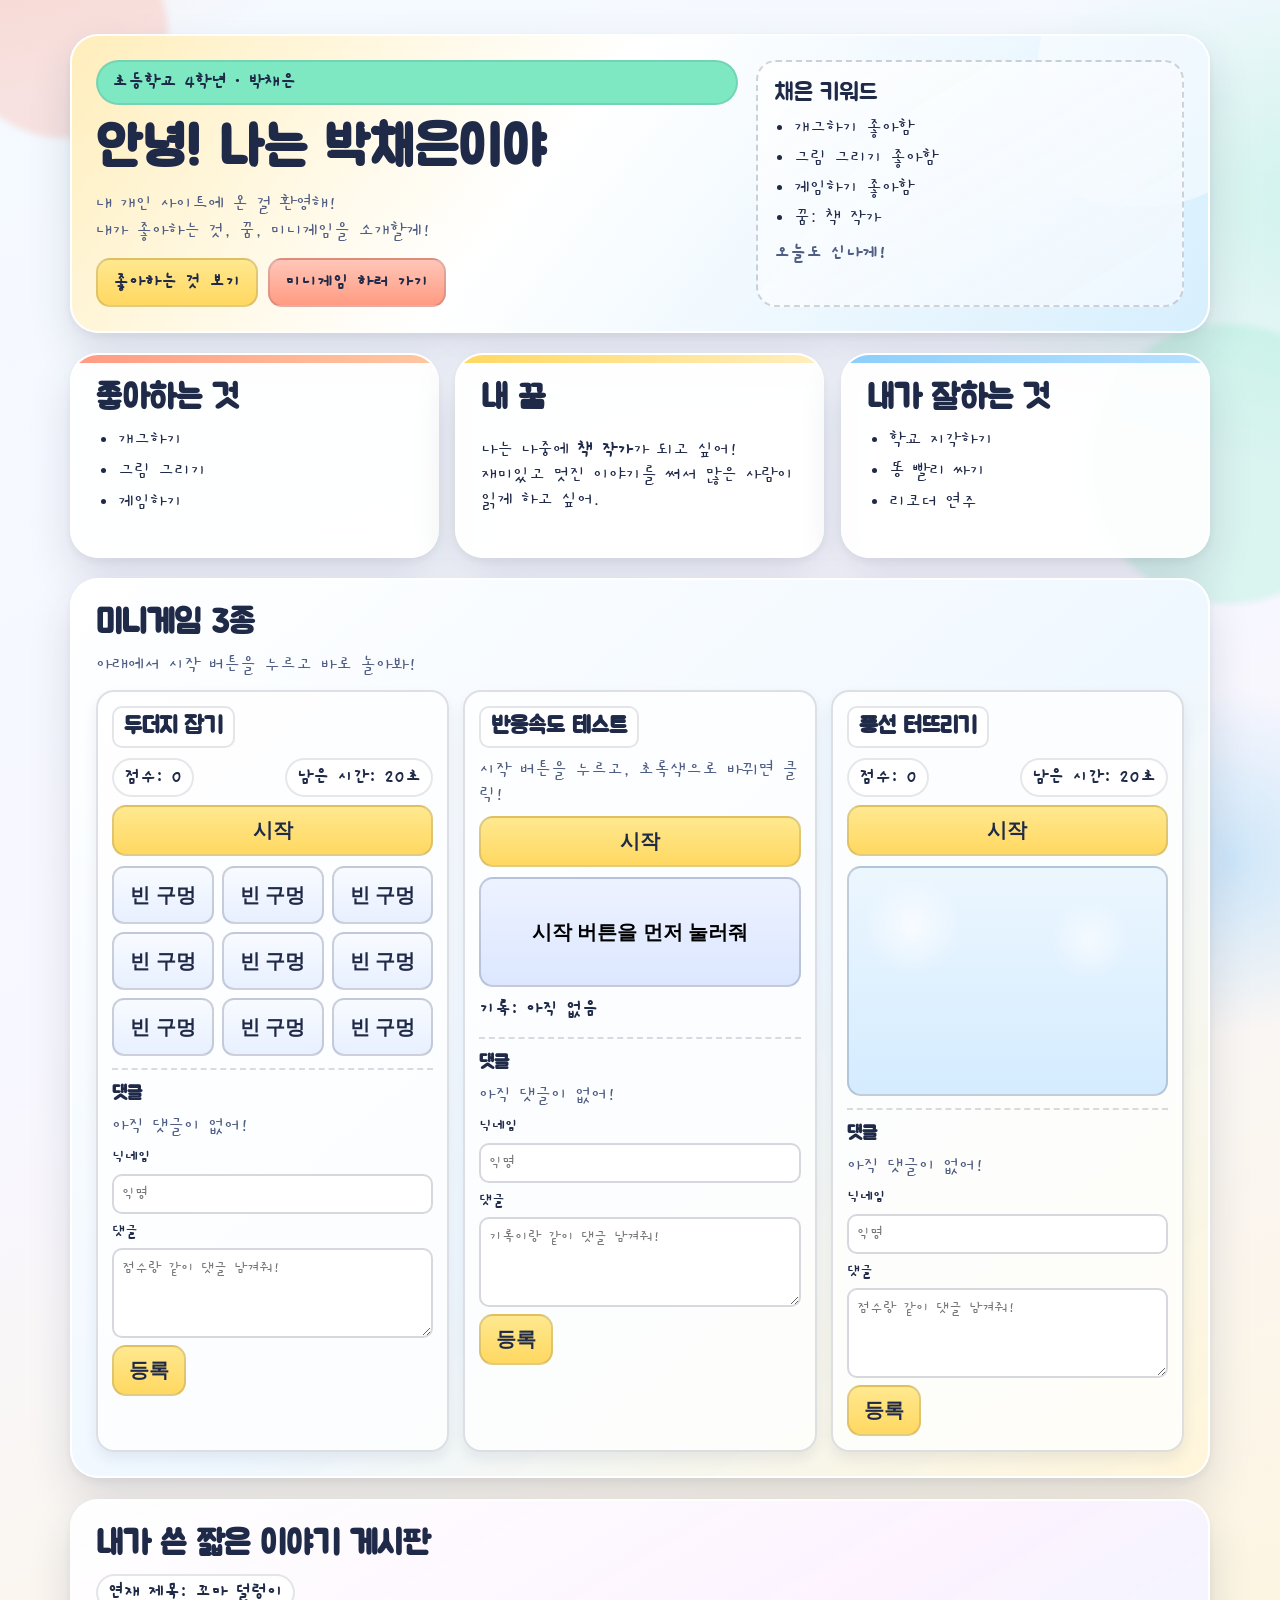
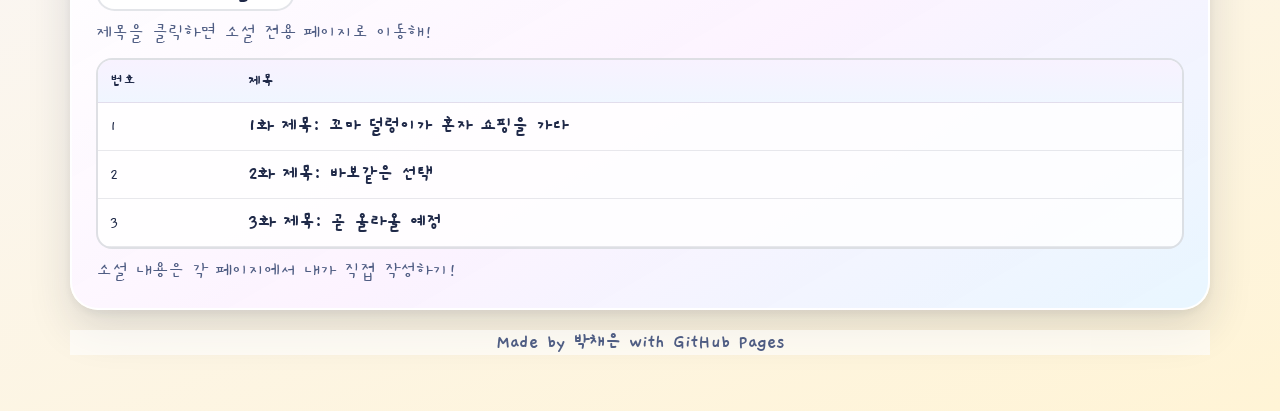
==== commit 1bc9cb5c: "Add per-mini-game comments with score in Supabase" ====
--- a/index.html
+++ b/index.html
@@ -96,6 +96,35 @@
               <button type="button" class="mole-hole" data-hole="7">빈 구멍</button>
               <button type="button" class="mole-hole" data-hole="8">빈 구멍</button>
             </div>
+            <section class="game-comments" data-comment-scope="game-mole" data-score-source="mole-score">
+              <h4 class="game-comment-title">댓글</h4>
+              <ul class="game-comment-list"></ul>
+              <p class="game-comment-empty">아직 댓글이 없어!</p>
+              <form class="game-comment-form">
+                <label class="game-comment-label" for="game-mole-nickname">닉네임</label>
+                <input
+                  id="game-mole-nickname"
+                  class="game-comment-input"
+                  name="nickname"
+                  type="text"
+                  maxlength="20"
+                  placeholder="익명"
+                />
+                <label class="game-comment-label" for="game-mole-body">댓글</label>
+                <textarea
+                  id="game-mole-body"
+                  class="game-comment-textarea"
+                  name="body"
+                  maxlength="500"
+                  required
+                  placeholder="점수랑 같이 댓글 남겨줘!"
+                ></textarea>
+                <div class="game-comment-row">
+                  <button class="button" type="submit">등록</button>
+                  <p class="game-comment-status" aria-live="polite"></p>
+                </div>
+              </form>
+            </section>
           </article>
 
           <article class="game-panel">
@@ -106,6 +135,39 @@
               시작 버튼을 먼저 눌러줘
             </button>
             <p id="reaction-result" class="reaction-result">기록: 아직 없음</p>
+            <section
+              class="game-comments"
+              data-comment-scope="game-reaction"
+              data-score-source="reaction-result"
+            >
+              <h4 class="game-comment-title">댓글</h4>
+              <ul class="game-comment-list"></ul>
+              <p class="game-comment-empty">아직 댓글이 없어!</p>
+              <form class="game-comment-form">
+                <label class="game-comment-label" for="game-reaction-nickname">닉네임</label>
+                <input
+                  id="game-reaction-nickname"
+                  class="game-comment-input"
+                  name="nickname"
+                  type="text"
+                  maxlength="20"
+                  placeholder="익명"
+                />
+                <label class="game-comment-label" for="game-reaction-body">댓글</label>
+                <textarea
+                  id="game-reaction-body"
+                  class="game-comment-textarea"
+                  name="body"
+                  maxlength="500"
+                  required
+                  placeholder="기록이랑 같이 댓글 남겨줘!"
+                ></textarea>
+                <div class="game-comment-row">
+                  <button class="button" type="submit">등록</button>
+                  <p class="game-comment-status" aria-live="polite"></p>
+                </div>
+              </form>
+            </section>
           </article>
 
           <article class="game-panel">
@@ -116,6 +178,39 @@
             </div>
             <button id="balloon-start" class="button game-btn" type="button">시작</button>
             <div id="balloon-zone" class="balloon-zone" aria-label="풍선 터뜨리기 게임판"></div>
+            <section
+              class="game-comments"
+              data-comment-scope="game-balloon"
+              data-score-source="balloon-score"
+            >
+              <h4 class="game-comment-title">댓글</h4>
+              <ul class="game-comment-list"></ul>
+              <p class="game-comment-empty">아직 댓글이 없어!</p>
+              <form class="game-comment-form">
+                <label class="game-comment-label" for="game-balloon-nickname">닉네임</label>
+                <input
+                  id="game-balloon-nickname"
+                  class="game-comment-input"
+                  name="nickname"
+                  type="text"
+                  maxlength="20"
+                  placeholder="익명"
+                />
+                <label class="game-comment-label" for="game-balloon-body">댓글</label>
+                <textarea
+                  id="game-balloon-body"
+                  class="game-comment-textarea"
+                  name="body"
+                  maxlength="500"
+                  required
+                  placeholder="점수랑 같이 댓글 남겨줘!"
+                ></textarea>
+                <div class="game-comment-row">
+                  <button class="button" type="submit">등록</button>
+                  <p class="game-comment-status" aria-live="polite"></p>
+                </div>
+              </form>
+            </section>
           </article>
         </div>
       </section>
@@ -156,6 +251,7 @@
       </footer>
     </main>
 
+    <script type="module" src="./game-comments.js"></script>
     <script src="./script.js"></script>
   </body>
 </html>
--- a/style.css
+++ b/style.css
@@ -22,6 +22,11 @@
   padding: 0;
 }
 
+html {
+  -webkit-text-size-adjust: 100%;
+  text-size-adjust: 100%;
+}
+
 body {
   min-height: 100vh;
   font-family: "Gaegu", cursive;
@@ -432,6 +437,104 @@
   min-width: 138px;
 }
 
+.comments-section h2 {
+  margin-bottom: 8px;
+}
+
+.comment-help {
+  margin: 0 0 10px;
+  color: var(--ink-soft);
+}
+
+.comment-list {
+  list-style: none;
+  margin: 0;
+  padding: 0;
+  display: grid;
+  gap: 10px;
+}
+
+.comment-item {
+  border: 2px solid rgba(31, 41, 72, 0.12);
+  border-radius: 14px;
+  background: rgba(255, 255, 255, 0.82);
+  padding: 10px 12px;
+}
+
+.comment-header {
+  display: flex;
+  align-items: center;
+  gap: 8px;
+  margin-bottom: 6px;
+}
+
+.comment-author {
+  font-family: "Jua", sans-serif;
+}
+
+.comment-body {
+  margin: 0;
+  white-space: pre-wrap;
+  line-height: 1.4;
+}
+
+.comment-empty {
+  margin: 0 0 10px;
+  color: var(--ink-soft);
+}
+
+.comment-form {
+  display: grid;
+  gap: 8px;
+}
+
+.comment-label {
+  font-weight: 700;
+}
+
+.comment-input,
+.comment-textarea {
+  width: 100%;
+  border: 2px solid rgba(31, 41, 72, 0.18);
+  border-radius: 12px;
+  padding: 10px;
+  font: inherit;
+  color: var(--ink);
+  background: #ffffff;
+}
+
+.comment-textarea {
+  min-height: 110px;
+  resize: vertical;
+}
+
+.comment-input:focus-visible,
+.comment-textarea:focus-visible {
+  outline: 3px solid #4476ff;
+  outline-offset: 2px;
+}
+
+.comment-form-row {
+  display: flex;
+  align-items: center;
+  gap: 10px;
+  flex-wrap: wrap;
+}
+
+.comment-status {
+  margin: 0;
+  font-weight: 700;
+  color: var(--ink-soft);
+}
+
+.comment-status.error {
+  color: #c93d2a;
+}
+
+.comment-status.success {
+  color: #1f8f52;
+}
+
 .games-help {
   margin: 0 0 12px;
   color: var(--ink-soft);
@@ -486,6 +589,102 @@
 .game-btn {
   margin-bottom: 10px;
   width: 100%;
+}
+
+.game-comments {
+  margin-top: 12px;
+  padding-top: 12px;
+  border-top: 2px dashed rgba(31, 41, 72, 0.16);
+}
+
+.game-comment-title {
+  margin: 0 0 8px;
+  font-family: "Jua", sans-serif;
+  font-size: clamp(1.05rem, 2.2vw, 1.2rem);
+}
+
+.game-comment-list {
+  list-style: none;
+  margin: 0;
+  padding: 0;
+  display: grid;
+  gap: 8px;
+}
+
+.game-comment-item {
+  border: 2px solid rgba(31, 41, 72, 0.12);
+  border-radius: 12px;
+  background: rgba(255, 255, 255, 0.84);
+  padding: 8px 10px;
+}
+
+.game-comment-author {
+  display: block;
+  margin-bottom: 4px;
+  font-family: "Jua", sans-serif;
+}
+
+.game-comment-body {
+  margin: 0;
+  line-height: 1.4;
+  white-space: pre-wrap;
+}
+
+.game-comment-empty {
+  margin: 0 0 8px;
+  color: var(--ink-soft);
+}
+
+.game-comment-form {
+  display: grid;
+  gap: 7px;
+}
+
+.game-comment-label {
+  font-weight: 700;
+}
+
+.game-comment-input,
+.game-comment-textarea {
+  width: 100%;
+  border: 2px solid rgba(31, 41, 72, 0.18);
+  border-radius: 10px;
+  padding: 8px;
+  font: inherit;
+  color: var(--ink);
+  background: #ffffff;
+}
+
+.game-comment-textarea {
+  min-height: 90px;
+  resize: vertical;
+}
+
+.game-comment-input:focus-visible,
+.game-comment-textarea:focus-visible {
+  outline: 3px solid #4476ff;
+  outline-offset: 2px;
+}
+
+.game-comment-row {
+  display: flex;
+  align-items: center;
+  gap: 8px;
+  flex-wrap: wrap;
+}
+
+.game-comment-status {
+  margin: 0;
+  font-weight: 700;
+  color: var(--ink-soft);
+}
+
+.game-comment-status.error {
+  color: #c93d2a;
+}
+
+.game-comment-status.success {
+  color: #1f8f52;
 }
 
 .mole-board {
@@ -669,11 +868,37 @@
     grid-template-columns: 1fr;
   }
 
+  .page {
+    width: 94vw;
+  }
+
   .card {
     padding: 18px;
     border-radius: 22px;
   }
 
+  h1 {
+    font-size: clamp(1.72rem, 7.5vw, 2.2rem);
+  }
+
+  h2 {
+    font-size: clamp(1.3rem, 5.8vw, 1.62rem);
+  }
+
+  h3 {
+    font-size: clamp(1.08rem, 5vw, 1.3rem);
+  }
+
+  p,
+  li,
+  span,
+  a,
+  button,
+  .story-board th,
+  .story-board td {
+    font-size: 0.98rem;
+  }
+
   .button {
     width: 100%;
   }
@@ -683,7 +908,44 @@
   }
 
   .story-board {
-    min-width: 470px;
+    min-width: 0;
+    table-layout: fixed;
+  }
+
+  .story-board th,
+  .story-board td {
+    padding: 9px 8px;
+  }
+
+  .story-board th:nth-child(1),
+  .story-board td:nth-child(1) {
+    width: 56px;
+  }
+
+  .story-board th:nth-child(2),
+  .story-board td:nth-child(2) {
+    overflow-wrap: anywhere;
+  }
+
+  .story-nav .button {
+    min-width: 0;
+    flex: 1 1 100%;
+  }
+
+  .game-comment-row .button {
+    flex: 1 1 100%;
+  }
+
+  .game-comment-status {
+    width: 100%;
+  }
+
+  .comment-form-row .button {
+    flex: 1 1 100%;
+  }
+
+  .comment-status {
+    width: 100%;
   }
 
   .story-page {
